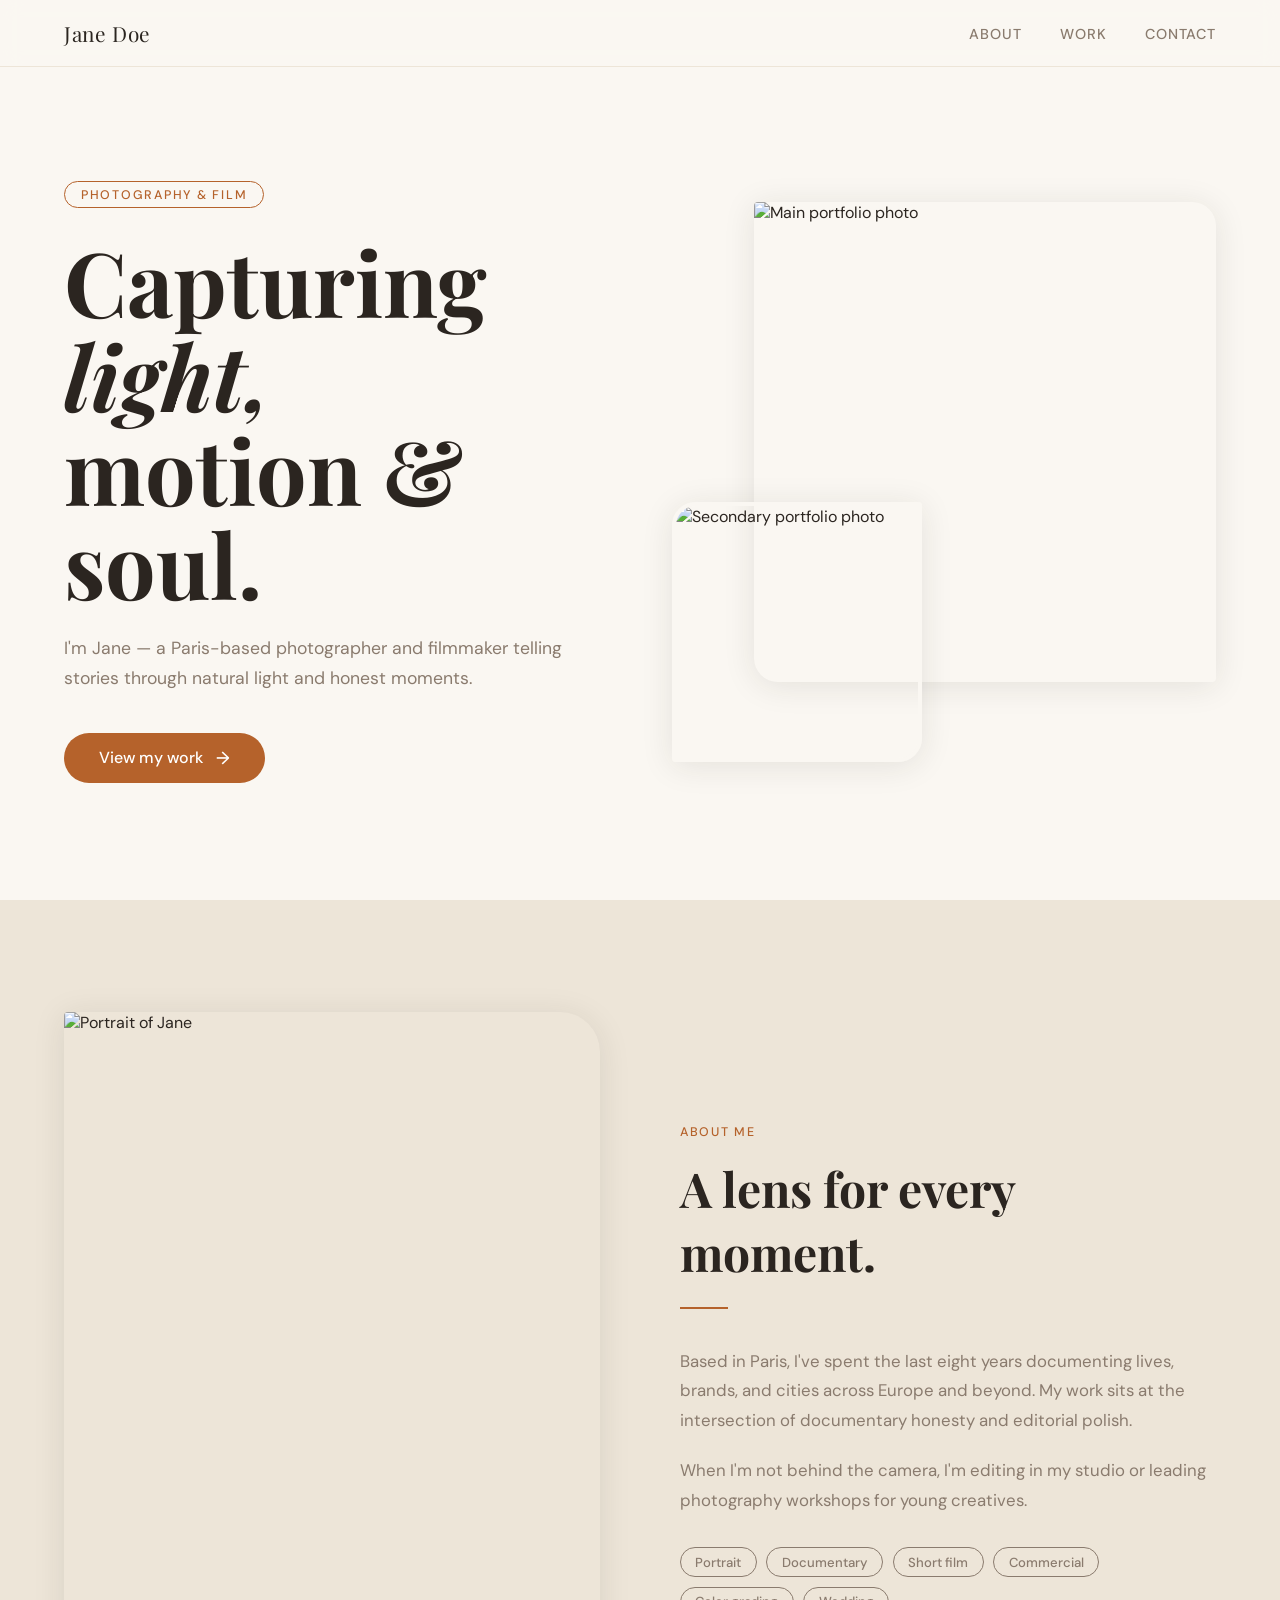
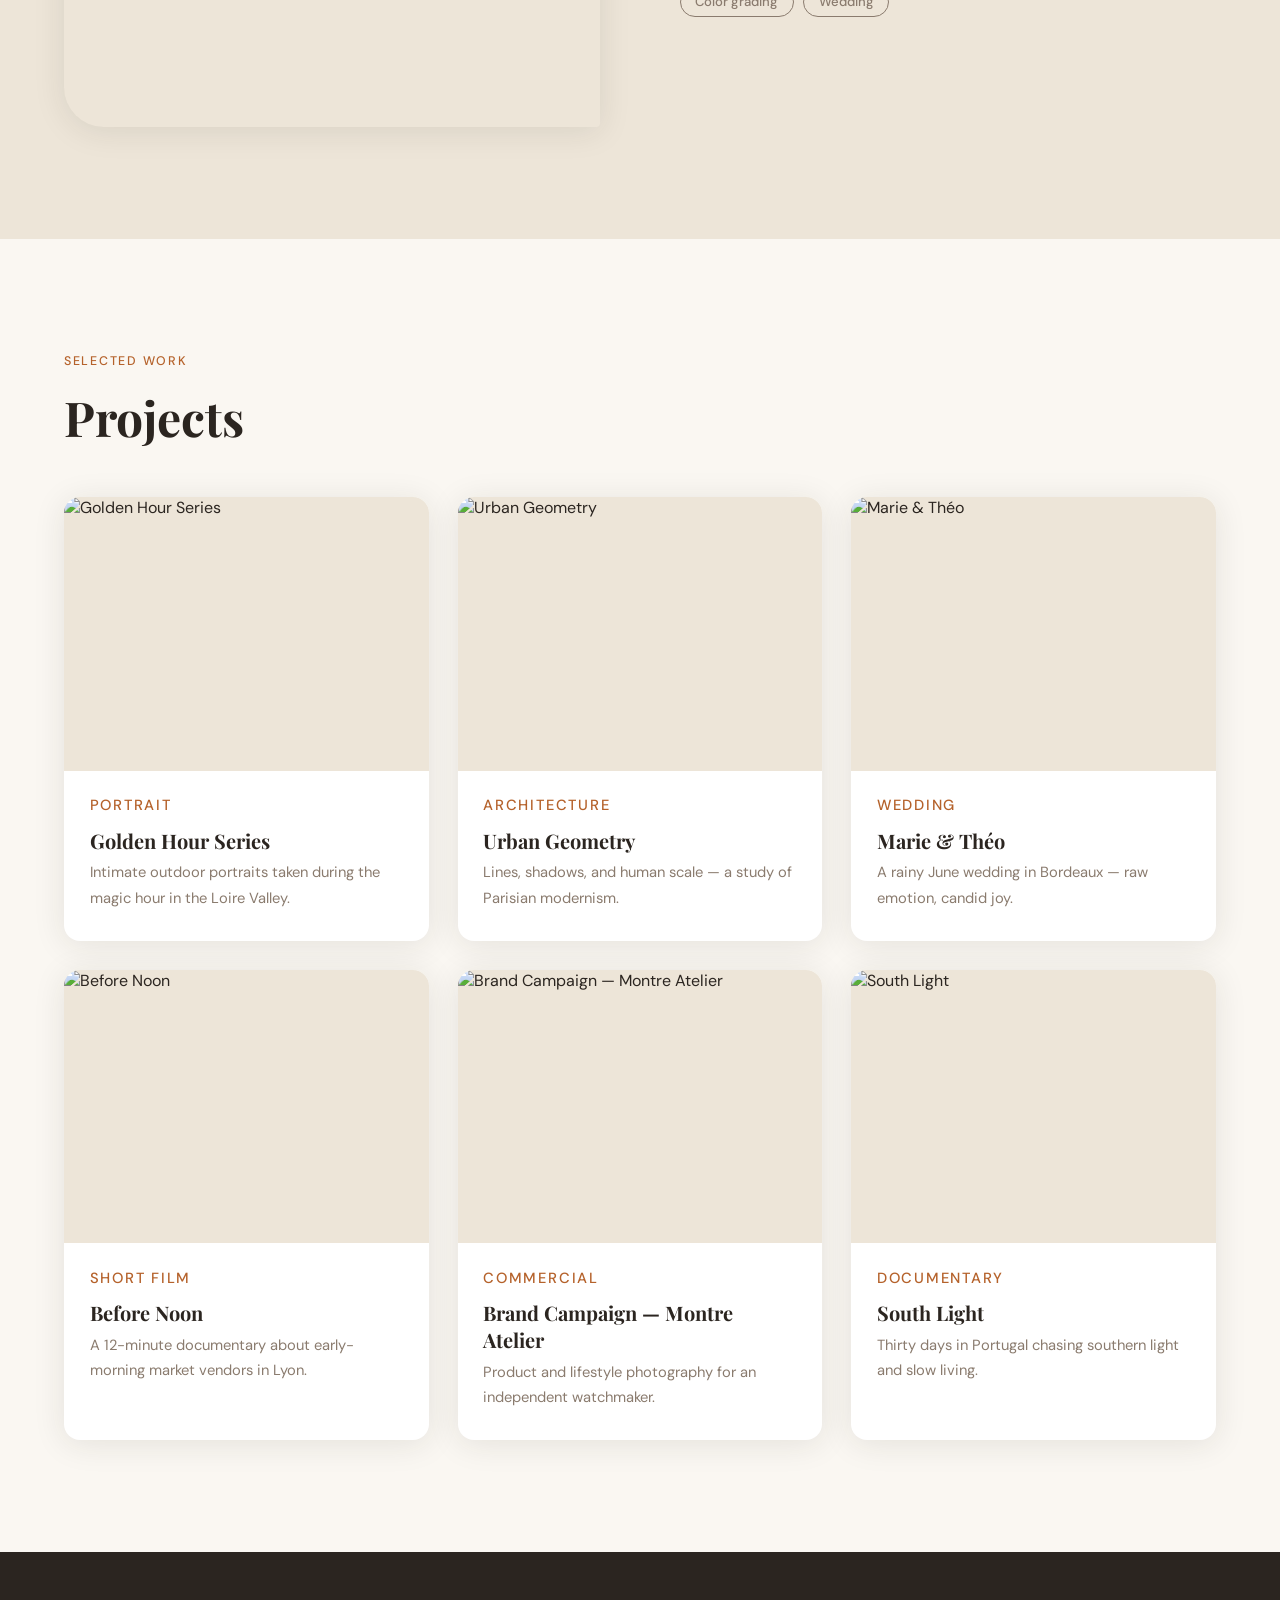
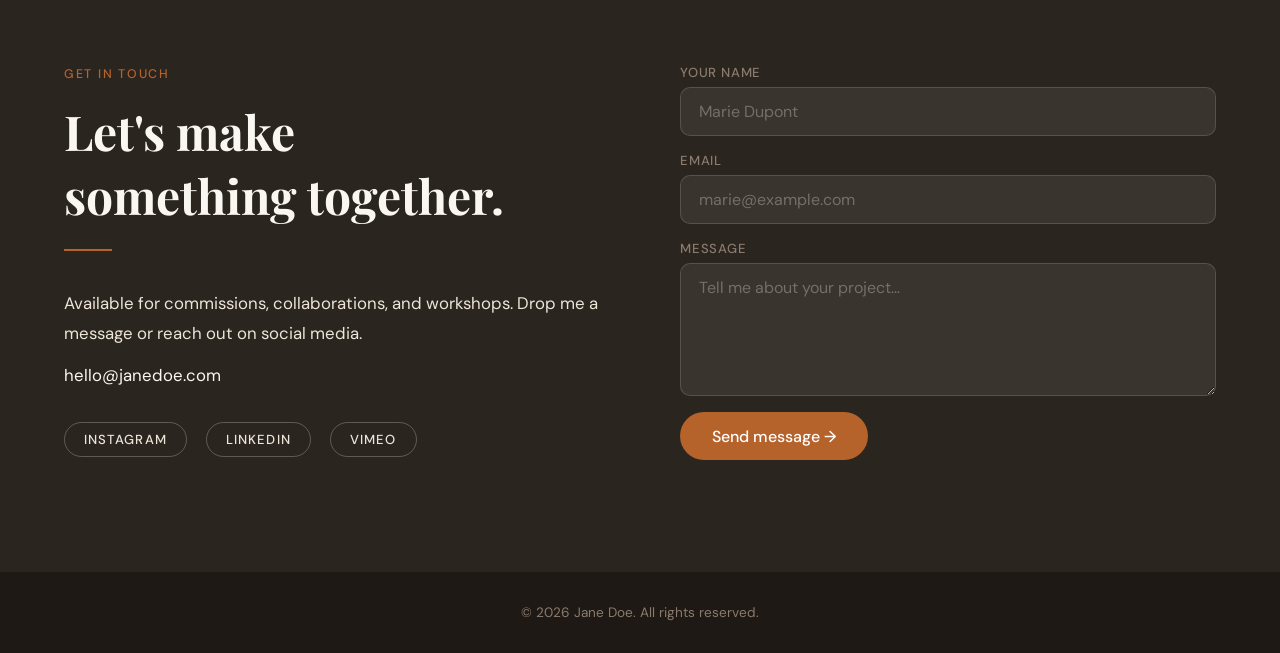
==== V1/files/index.html @ e3287925 "V1 Test" ====
<!DOCTYPE html>
<html lang="en">
<head>
  <meta charset="UTF-8" />
  <meta name="viewport" content="width=device-width, initial-scale=1.0" />

  <!-- ✏️ EDIT: page title shown in the browser tab -->
  <title>Jane Doe — Photography & Film</title>

  <!-- Google Fonts -->
  <link rel="preconnect" href="https://fonts.googleapis.com" />
  <link rel="preconnect" href="https://fonts.gstatic.com" crossorigin />
  <link href="https://fonts.googleapis.com/css2?family=Playfair+Display:ital,wght@0,400;0,700;1,400&family=DM+Sans:wght@300;400;500&display=swap" rel="stylesheet" />

  <!-- AOS — Animate On Scroll (CDN, no install) -->
  <link rel="stylesheet" href="https://cdnjs.cloudflare.com/ajax/libs/aos/2.3.4/aos.css" />

  <!-- Your stylesheet -->
  <link rel="stylesheet" href="css/style.css" />
</head>
<body>

  <!-- NAV ✏️ Edit: your name -->
  <nav id="main-nav">
    <span class="nav-logo">Jane Doe</span>
    <ul class="nav-links">
      <li><a href="#about">About</a></li>
      <li><a href="#projects">Work</a></li>
      <li><a href="#contact">Contact</a></li>
    </ul>
  </nav>

  <!-- HERO ✏️ Edit: tag, headline, intro text, image src -->
  <section id="hero">
    <div class="hero-text" data-aos="fade-right" data-aos-duration="900">
      <span class="hero-tag">Photography &amp; Film</span>
      <h1>Capturing<br><em>light,</em><br>motion &amp; soul.</h1>
      <p>I'm Jane — a Paris-based photographer and filmmaker telling stories through natural light and honest moments.</p>
      <a href="#projects" class="hero-cta">View my work <span class="arrow">→</span></a>
    </div>
    <div class="hero-images" data-aos="fade-left" data-aos-duration="900" data-aos-delay="200">
      <img class="img-main"  src="https://images.unsplash.com/photo-1508739773434-c26b3d09e071?w=900&q=80" alt="Main portfolio photo" />
      <img class="img-thumb" src="https://images.unsplash.com/photo-1531746020798-e6953c6e8e04?w=600&q=80" alt="Secondary portfolio photo" />
    </div>
  </section>

  <!-- ABOUT ✏️ Edit: portrait src, bio, skill tags -->
  <section id="about" class="section">
    <div data-aos="fade-right" data-aos-duration="800">
      <img class="about-image" src="https://images.unsplash.com/photo-1494790108377-be9c29b29330?w=700&q=80" alt="Portrait of Jane" />
    </div>
    <div data-aos="fade-left" data-aos-duration="800" data-aos-delay="150">
      <p class="section-label">About me</p>
      <h2>A lens for every moment.</h2>
      <div class="divider"></div>
      <p>Based in Paris, I've spent the last eight years documenting lives, brands, and cities across Europe and beyond. My work sits at the intersection of documentary honesty and editorial polish.</p>
      <br>
      <p>When I'm not behind the camera, I'm editing in my studio or leading photography workshops for young creatives.</p>
      <!-- ✏️ Add or remove skill tags freely -->
      <div class="skills-list">
        <span class="skill-tag">Portrait</span>
        <span class="skill-tag">Documentary</span>
        <span class="skill-tag">Short film</span>
        <span class="skill-tag">Commercial</span>
        <span class="skill-tag">Color grading</span>
        <span class="skill-tag">Wedding</span>
      </div>
    </div>
  </section>

  <!-- PROJECTS — cards are injected by js/projects.js -->
  <!-- ✏️ To add projects, open js/projects.js and edit the PROJECTS array -->
  <section id="projects" class="section">
    <div class="section-header">
      <div>
        <p class="section-label">Selected work</p>
        <h2>Projects</h2>
      </div>
    </div>
    <div class="projects-grid" id="projects-grid"></div>
  </section>

  <!-- CONTACT ✏️ Edit: email address, social links -->
  <section id="contact" class="section">
    <div class="contact-wrap">
      <div class="contact-info" data-aos="fade-right" data-aos-duration="800">
        <p class="section-label" style="color:var(--sienna)">Get in touch</p>
        <h2>Let's make<br>something together.</h2>
        <div class="divider"></div>
        <p>Available for commissions, collaborations, and workshops. Drop me a message or reach out on social media.</p>
        <p style="margin-top:.8rem; color:var(--cream)">hello@janedoe.com</p>
        <!-- ✏️ Edit href and label for each social link -->
        <div class="contact-social">
          <a href="https://instagram.com" target="_blank" class="social-link">Instagram</a>
          <a href="https://linkedin.com"  target="_blank" class="social-link">LinkedIn</a>
          <a href="https://vimeo.com"     target="_blank" class="social-link">Vimeo</a>
        </div>
      </div>
      <form class="contact-form" data-aos="fade-left" data-aos-duration="800" data-aos-delay="150" onsubmit="handleForm(event)">
        <div class="form-group">
          <label for="name">Your name</label>
          <input id="name" type="text" placeholder="Marie Dupont" required />
        </div>
        <div class="form-group">
          <label for="email">Email</label>
          <input id="email" type="email" placeholder="marie@example.com" required />
        </div>
        <div class="form-group">
          <label for="message">Message</label>
          <textarea id="message" rows="5" placeholder="Tell me about your project…" required></textarea>
        </div>
        <button type="submit" class="form-submit">Send message →</button>
        <p id="form-success">✓ Message sent — I'll be in touch soon!</p>
      </form>
    </div>
  </section>

  <!-- FOOTER ✏️ Edit: your name -->
  <footer>© 2026 Jane Doe. All rights reserved.</footer>

  <!-- Lightbox (no edits needed) -->
  <div id="lightbox">
    <button id="lightbox-close" aria-label="Close">&times;</button>
    <img   id="lightbox-img"   src="" alt="" style="display:none" />
    <video id="lightbox-video" controls      style="display:none"></video>
  </div>

  <!-- Scripts: AOS first, then yours -->
  <script src="https://cdnjs.cloudflare.com/ajax/libs/aos/2.3.4/aos.js"></script>
  <script src="js/projects.js"></script>
  <script src="js/main.js"></script>

</body>
</html>
---- V1/files/css/style.css ----
/* ============================================================
   PORTFOLIO — MAIN STYLESHEET
   Structure:
     1. Variables & Reset
     2. Typography
     3. Navigation
     4. Hero
     5. About
     6. Projects
     7. Lightbox
     8. Contact
     9. Footer
    10. Responsive
   ============================================================ */


/* ─── 1. VARIABLES & RESET ─────────────────────────────────── */

:root {
  --cream:    #FAF7F2;
  --sand:     #EDE5D8;
  --sienna:   #B5622B;
  --sienna2:  #8C4820;
  --charcoal: #2B2520;
  --muted:    #8A7B6E;
  --white:    #FFFFFF;
  --card-bg:  #FFFFFF;
  --shadow:   0 4px 32px rgba(43, 37, 32, .10);
}

*, *::before, *::after {
  box-sizing: border-box;
  margin: 0;
  padding: 0;
}

html { scroll-behavior: smooth; }

body {
  font-family: 'DM Sans', sans-serif;
  background: var(--cream);
  color: var(--charcoal);
  overflow-x: hidden;
}

img, video { max-width: 100%; display: block; }
a { color: inherit; text-decoration: none; }


/* ─── 2. TYPOGRAPHY ─────────────────────────────────────────── */

h1, h2, h3 { font-family: 'Playfair Display', serif; }
h1 { font-size: clamp(2.8rem, 7vw, 6rem); line-height: 1.05; }
h2 { font-size: clamp(2rem, 4vw, 3rem); }
h3 { font-size: 1.25rem; }
p  { font-size: 1.05rem; line-height: 1.75; color: var(--muted); }

.section-label {
  font-size: .78rem;
  font-weight: 500;
  letter-spacing: .14em;
  text-transform: uppercase;
  color: var(--sienna);
  margin-bottom: .8rem;
}

.divider {
  width: 48px;
  height: 2px;
  background: var(--sienna);
  margin: 1.4rem 0 2.4rem;
}

.section { padding: 7rem 5vw; }


/* ─── 3. NAVIGATION ─────────────────────────────────────────── */

nav {
  position: fixed;
  top: 0;
  width: 100%;
  z-index: 100;
  display: flex;
  justify-content: space-between;
  align-items: center;
  padding: 1.2rem 5vw;
  background: rgba(250, 247, 242, .88);
  backdrop-filter: blur(10px);
  border-bottom: 1px solid var(--sand);
  transition: padding .3s;
}

nav.scrolled { padding: .7rem 5vw; }

.nav-logo {
  font-family: 'Playfair Display', serif;
  font-size: 1.3rem;
  letter-spacing: .03em;
}

.nav-links {
  display: flex;
  gap: 2.4rem;
  list-style: none;
}

.nav-links a {
  font-size: .9rem;
  font-weight: 500;
  letter-spacing: .06em;
  text-transform: uppercase;
  color: var(--muted);
  transition: color .25s;
}

.nav-links a:hover { color: var(--sienna); }


/* ─── 4. HERO ───────────────────────────────────────────────── */

#hero {
  min-height: 100vh;
  display: grid;
  grid-template-columns: 1fr 1fr;
  align-items: center;
  padding: 8rem 5vw 4rem;
  gap: 4rem;
}

.hero-text { max-width: 560px; }

.hero-tag {
  display: inline-block;
  font-size: .78rem;
  font-weight: 500;
  letter-spacing: .14em;
  text-transform: uppercase;
  color: var(--sienna);
  border: 1px solid var(--sienna);
  border-radius: 100px;
  padding: .3rem 1rem;
  margin-bottom: 1.6rem;
}

.hero-text h1 { margin-bottom: 1.4rem; }
.hero-text p  { font-size: 1.1rem; margin-bottom: 2.4rem; }

.hero-cta {
  display: inline-flex;
  align-items: center;
  gap: .8rem;
  background: var(--sienna);
  color: var(--white);
  font-weight: 500;
  padding: .9rem 2.2rem;
  border-radius: 100px;
  transition: background .25s, transform .2s;
}

.hero-cta:hover { background: var(--sienna2); transform: translateY(-2px); }
.hero-cta .arrow { font-size: 1.1rem; transition: transform .25s; }
.hero-cta:hover .arrow { transform: translateX(4px); }

.hero-images {
  position: relative;
  height: 560px;
}

.hero-images .img-main {
  position: absolute;
  top: 0; right: 0;
  width: 85%; height: 480px;
  object-fit: cover;
  border-radius: 4px 24px 4px 24px;
  box-shadow: var(--shadow);
}

.hero-images .img-thumb {
  position: absolute;
  bottom: 0; left: 0;
  width: 46%; height: 260px;
  object-fit: cover;
  border-radius: 24px 4px 24px 4px;
  box-shadow: var(--shadow);
  border: 4px solid var(--cream);
}


/* ─── 5. ABOUT ──────────────────────────────────────────────── */

#about {
  background: var(--sand);
  display: grid;
  grid-template-columns: 1fr 1fr;
  gap: 5rem;
  align-items: center;
}

.about-image {
  width: 100%;
  aspect-ratio: 3/4;
  object-fit: cover;
  border-radius: 4px 40px 4px 40px;
  box-shadow: var(--shadow);
}

.skills-list {
  display: flex;
  flex-wrap: wrap;
  gap: .6rem;
  margin-top: 2rem;
}

.skill-tag {
  font-size: .82rem;
  font-weight: 500;
  padding: .35rem .9rem;
  border: 1px solid var(--muted);
  border-radius: 100px;
  color: var(--muted);
}


/* ─── 6. PROJECTS ───────────────────────────────────────────── */

#projects { background: var(--cream); }

.section-header {
  display: flex;
  justify-content: space-between;
  align-items: flex-end;
  margin-bottom: 3rem;
}

.projects-grid {
  display: grid;
  grid-template-columns: repeat(auto-fill, minmax(300px, 1fr));
  gap: 1.8rem;
}

.project-card {
  background: var(--card-bg);
  border-radius: 16px;
  overflow: hidden;
  box-shadow: var(--shadow);
  transition: transform .3s cubic-bezier(.34, 1.56, .64, 1), box-shadow .3s;
  cursor: pointer;
}

.project-card:hover {
  transform: translateY(-8px);
  box-shadow: 0 16px 48px rgba(43, 37, 32, .18);
}

.project-media {
  width: 100%;
  aspect-ratio: 4/3;
  object-fit: cover;
  display: block;
  background: var(--sand);
}

.project-info { padding: 1.4rem 1.6rem 1.8rem; }

.project-category {
  font-size: .72rem;
  font-weight: 500;
  letter-spacing: .12em;
  text-transform: uppercase;
  color: var(--sienna);
  margin-bottom: .5rem;
}

.project-info h3 { margin-bottom: .4rem; }
.project-info p  { font-size: .92rem; }


/* ─── 7. LIGHTBOX ───────────────────────────────────────────── */

#lightbox {
  position: fixed;
  inset: 0;
  z-index: 999;
  background: rgba(43, 37, 32, .92);
  display: flex;
  align-items: center;
  justify-content: center;
  opacity: 0;
  pointer-events: none;
  transition: opacity .3s;
}

#lightbox.open { opacity: 1; pointer-events: all; }

#lightbox img,
#lightbox video {
  max-width: 88vw;
  max-height: 86vh;
  border-radius: 8px;
  box-shadow: 0 8px 64px rgba(0, 0, 0, .6);
}

#lightbox-close {
  position: absolute;
  top: 1.4rem; right: 2rem;
  color: #fff;
  font-size: 2.4rem;
  cursor: pointer;
  background: none;
  border: none;
  line-height: 1;
  transition: transform .2s;
}

#lightbox-close:hover { transform: rotate(90deg); }


/* ─── 8. CONTACT ────────────────────────────────────────────── */

#contact {
  background: var(--charcoal);
  color: var(--cream);
}

#contact p { color: var(--sand); }

.contact-wrap {
  display: grid;
  grid-template-columns: 1fr 1fr;
  gap: 5rem;
  align-items: start;
}

.contact-info h2 { color: var(--cream); }
.contact-info .divider { background: var(--sienna); }

.contact-social {
  margin-top: 2rem;
  display: flex;
  gap: 1.2rem;
  flex-wrap: wrap;
}

.social-link {
  font-size: .82rem;
  font-weight: 500;
  letter-spacing: .08em;
  text-transform: uppercase;
  color: var(--sand);
  border: 1px solid rgba(250, 247, 242, .25);
  border-radius: 100px;
  padding: .5rem 1.2rem;
  transition: border-color .2s, color .2s;
}

.social-link:hover { border-color: var(--sienna); color: var(--sienna); }

.contact-form { display: flex; flex-direction: column; gap: 1rem; }

.form-group { display: flex; flex-direction: column; gap: .4rem; }

.form-group label {
  font-size: .82rem;
  font-weight: 500;
  letter-spacing: .06em;
  text-transform: uppercase;
  color: var(--muted);
}

.form-group input,
.form-group textarea {
  background: rgba(250, 247, 242, .07);
  border: 1px solid rgba(250, 247, 242, .15);
  border-radius: 10px;
  padding: .8rem 1.1rem;
  color: var(--cream);
  font-family: 'DM Sans', sans-serif;
  font-size: 1rem;
  transition: border-color .2s;
  outline: none;
  resize: vertical;
}

.form-group input::placeholder,
.form-group textarea::placeholder { color: rgba(250, 247, 242, .3); }

.form-group input:focus,
.form-group textarea:focus { border-color: var(--sienna); }

.form-submit {
  display: inline-flex;
  align-items: center;
  gap: .7rem;
  align-self: flex-start;
  background: var(--sienna);
  color: var(--white);
  font-family: 'DM Sans', sans-serif;
  font-weight: 500;
  font-size: 1rem;
  padding: .85rem 2rem;
  border: none;
  border-radius: 100px;
  cursor: pointer;
  transition: background .25s, transform .2s;
}

.form-submit:hover { background: var(--sienna2); transform: translateY(-2px); }

#form-success {
  display: none;
  color: #7dc97d;
  font-weight: 500;
  margin-top: .5rem;
}


/* ─── 9. FOOTER ─────────────────────────────────────────────── */

footer {
  background: #1E1914;
  color: var(--muted);
  text-align: center;
  padding: 2rem 5vw;
  font-size: .85rem;
}


/* ─── 10. RESPONSIVE ────────────────────────────────────────── */

@media (max-width: 860px) {
  #hero    { grid-template-columns: 1fr; padding: 7rem 5vw 4rem; }
  #about   { grid-template-columns: 1fr; }
  .contact-wrap { grid-template-columns: 1fr; gap: 3rem; }
  .hero-images  { height: 340px; }
  .hero-images .img-main { width: 100%; height: 300px; }
  .hero-images .img-thumb { display: none; }
  .section-header { flex-direction: column; align-items: flex-start; gap: 1rem; }
}

@media (max-width: 580px) {
  .nav-links { gap: 1.4rem; }
}
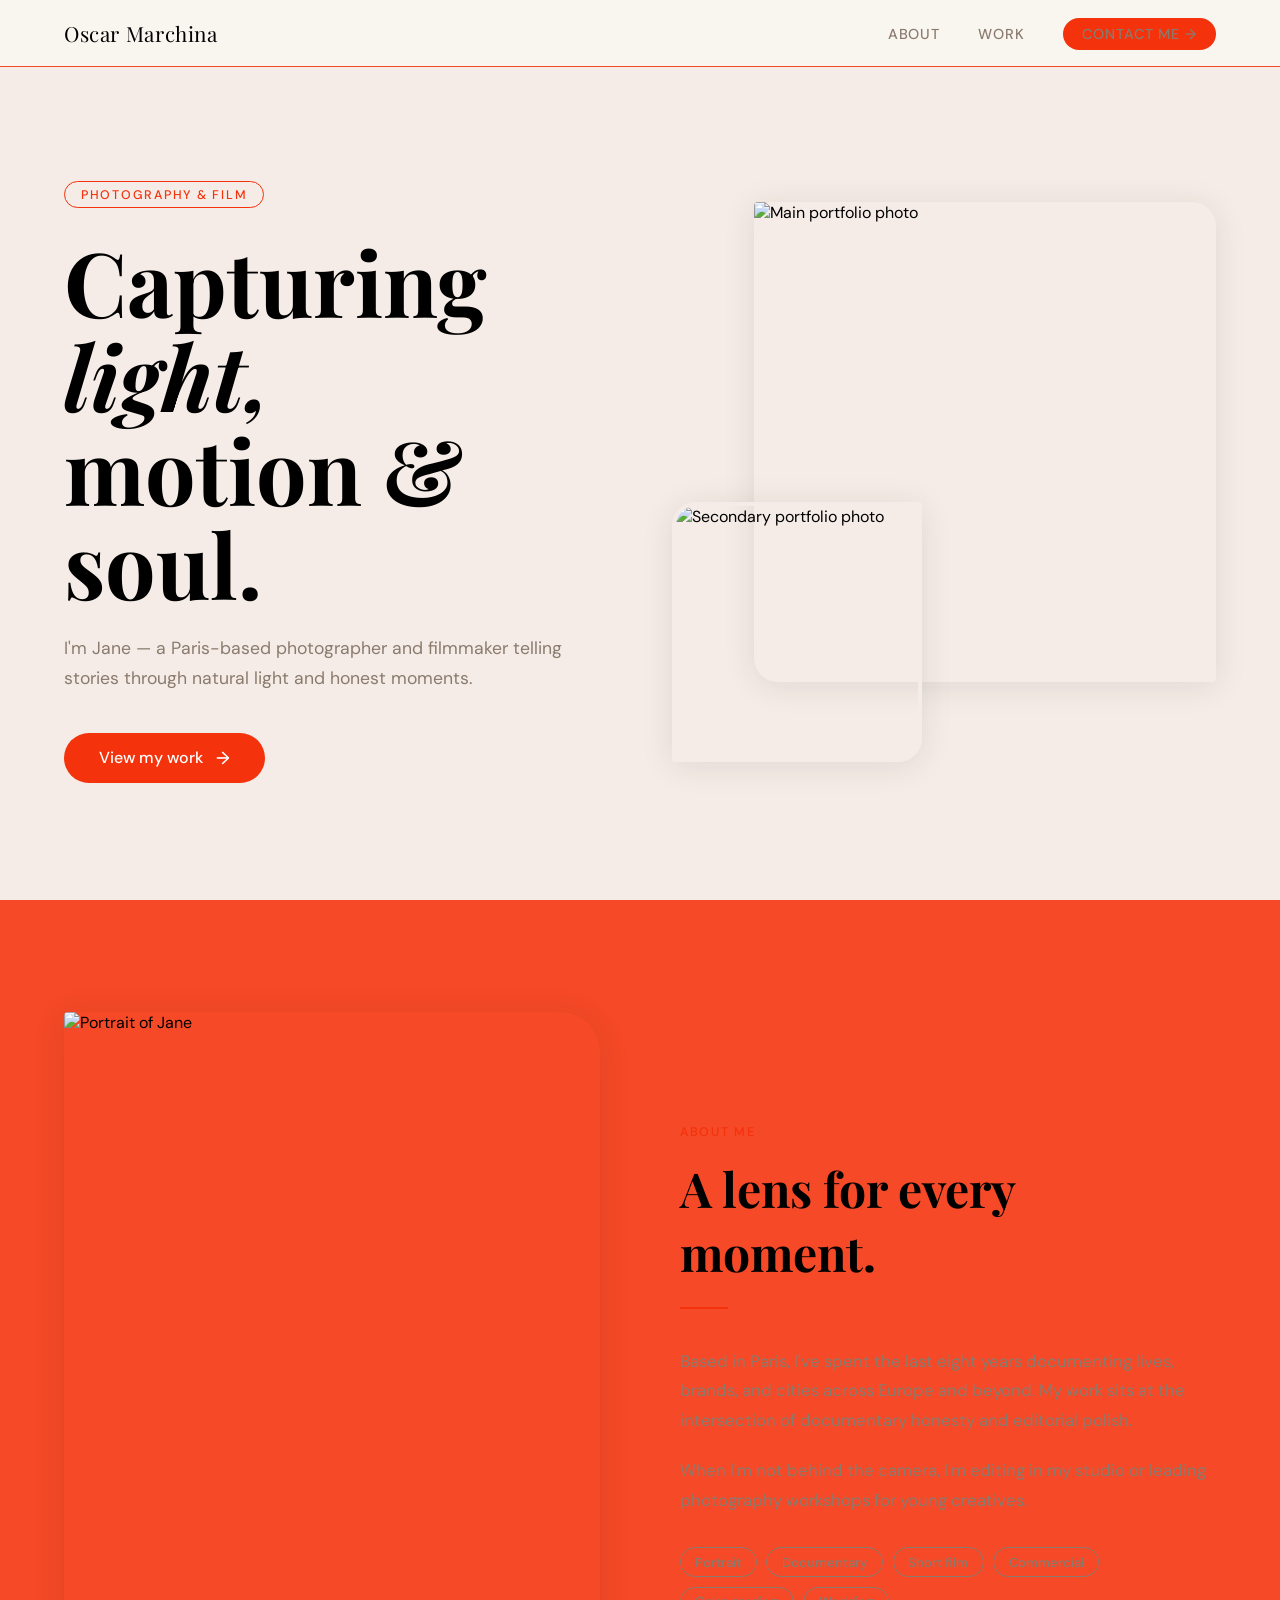
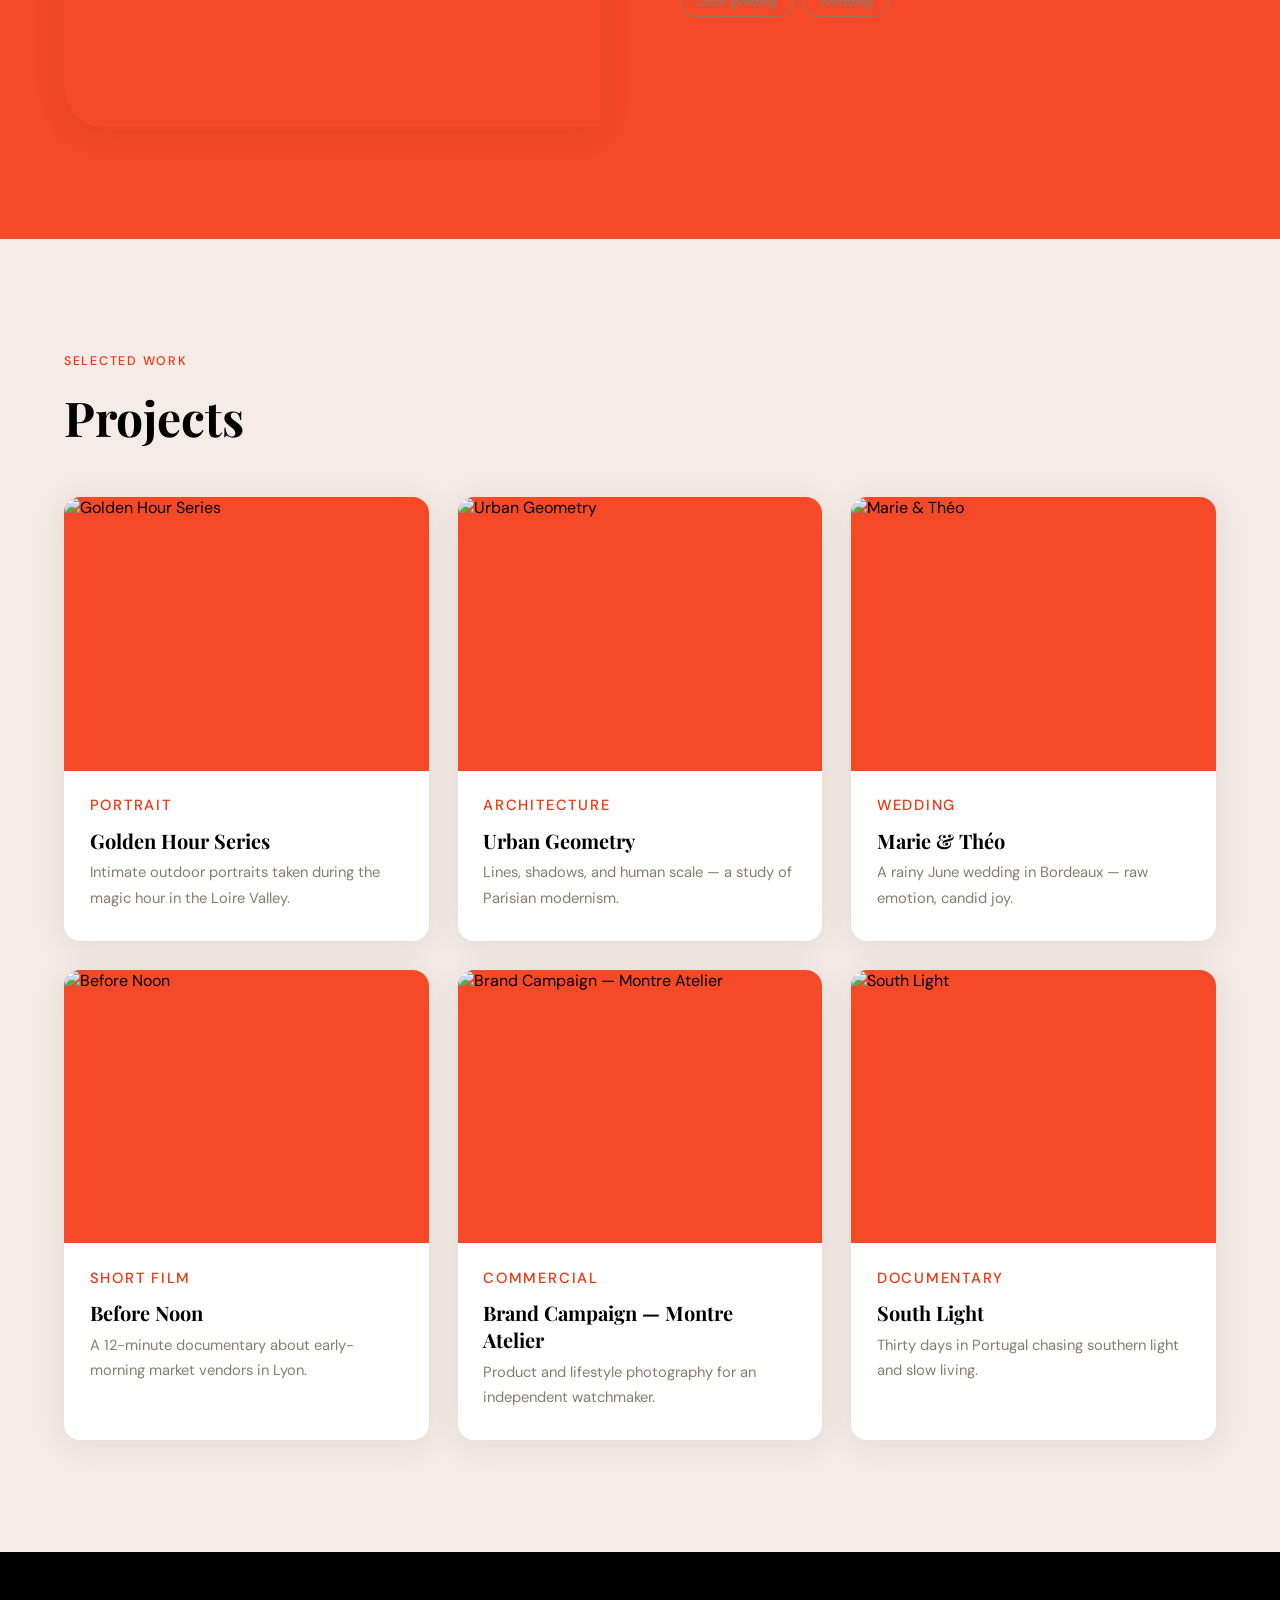
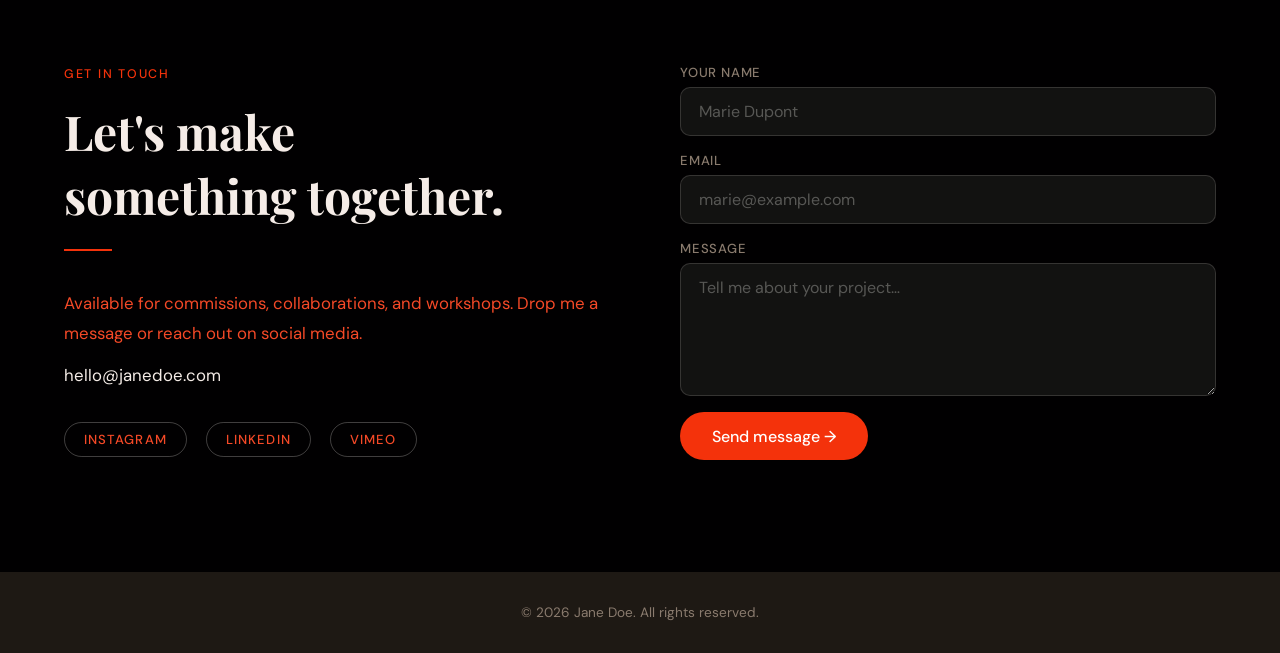
==== commit 4710e2dd: "DA" ====
--- a/V1/files/index.html
+++ b/V1/files/index.html
@@ -5,7 +5,7 @@
   <meta name="viewport" content="width=device-width, initial-scale=1.0" />
 
   <!-- ✏️ EDIT: page title shown in the browser tab -->
-  <title>Jane Doe — Photography & Film</title>
+  <title>Oscar Marchina - Portfolio</title>
 
   <!-- Google Fonts -->
   <link rel="preconnect" href="https://fonts.googleapis.com" />
@@ -22,11 +22,11 @@
 
   <!-- NAV ✏️ Edit: your name -->
   <nav id="main-nav">
-    <span class="nav-logo">Jane Doe</span>
+    <span class="nav-logo">Oscar Marchina</span>
     <ul class="nav-links">
       <li><a href="#about">About</a></li>
       <li><a href="#projects">Work</a></li>
-      <li><a href="#contact">Contact</a></li>
+      <li><a href="#contact" class="nav_contact">Contact Me →</a></li>
     </ul>
   </nav>
 
--- a/V1/files/css/style.css
+++ b/V1/files/css/style.css
@@ -17,11 +17,11 @@
 /* ─── 1. VARIABLES & RESET ─────────────────────────────────── */
 
 :root {
-  --cream:    #FAF7F2;
-  --sand:     #EDE5D8;
-  --sienna:   #B5622B;
-  --sienna2:  #8C4820;
-  --charcoal: #2B2520;
+  --cream:    #F5ECE7;
+  --sand:     #F54927;
+  --sienna:   #F4320B;
+  --sienna2:  #FEEBE7;
+  --charcoal: #010001;
   --muted:    #8A7B6E;
   --white:    #FFFFFF;
   --card-bg:  #FFFFFF;
@@ -116,6 +116,18 @@
 
 .nav-links a:hover { color: var(--sienna); }
 
+.nav_contact {
+  background: var(--sienna);
+  color: var(--white);
+  padding: .45rem 1.2rem;
+  border-radius: 100px;
+  transition: background .25s;
+}
+
+.nav_contact:hover {
+  background: var(--sand);
+  color: var(--white);
+}
 
 /* ─── 4. HERO ───────────────────────────────────────────────── */
 
